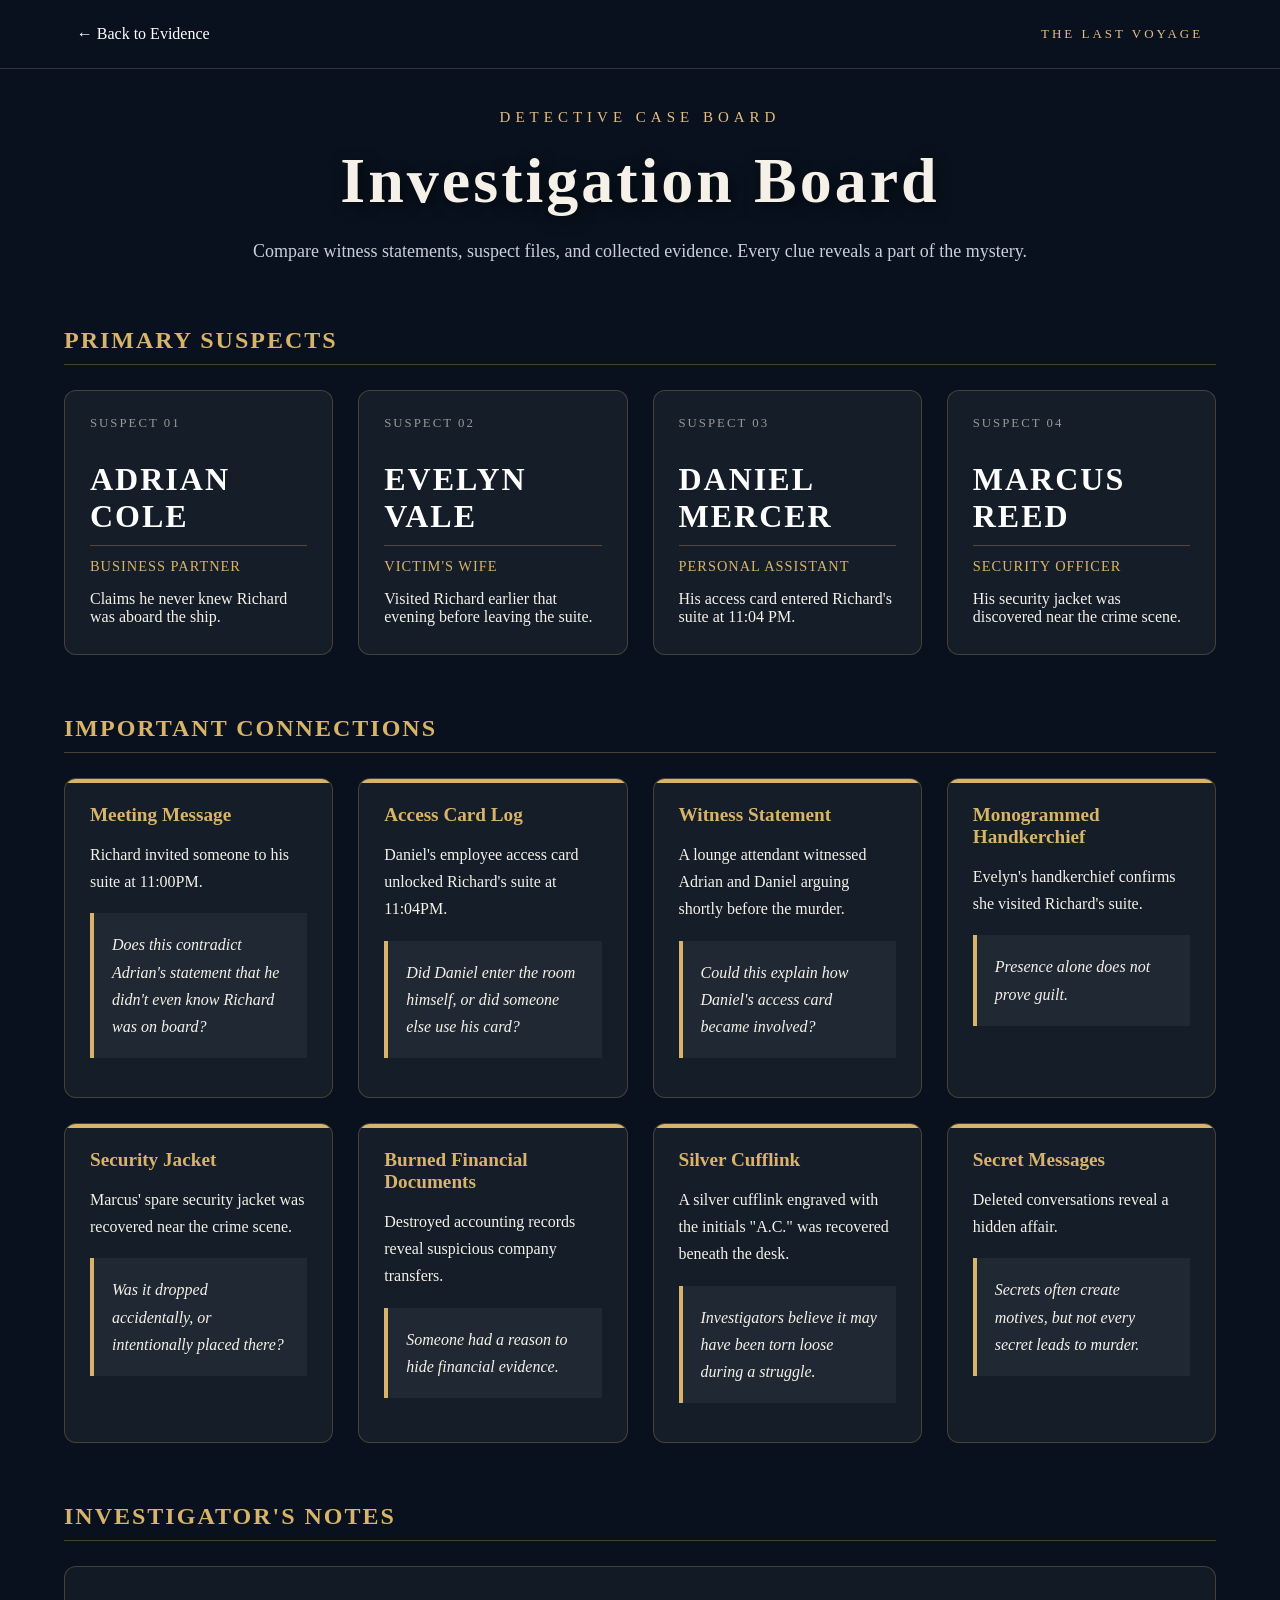
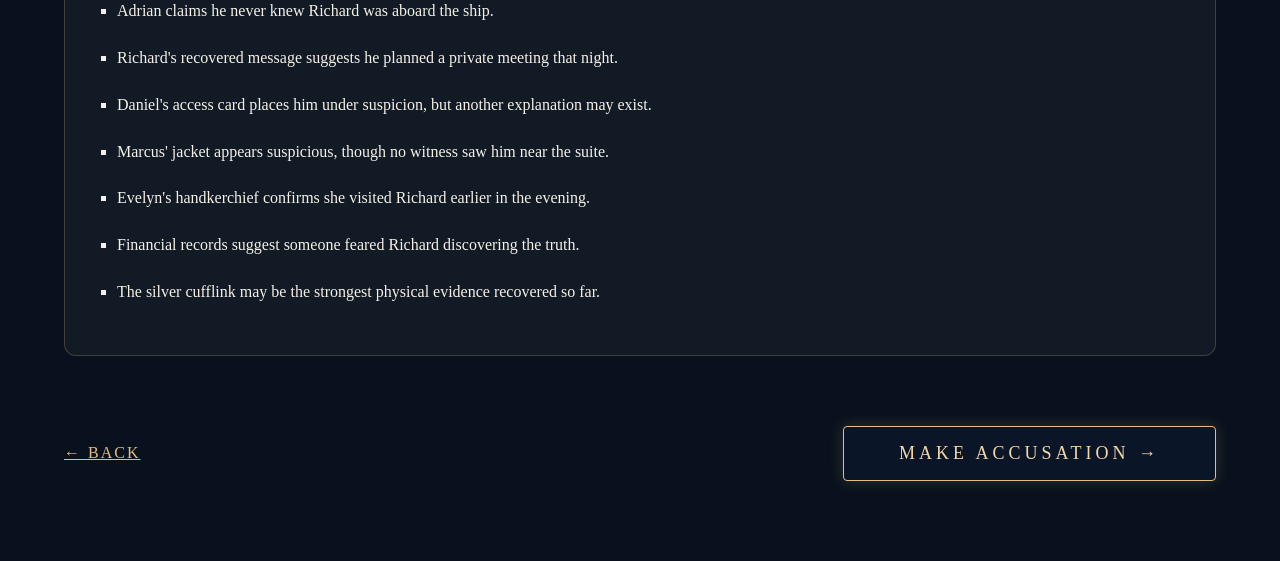
==== caseboard.html @ 9ccc8ae0 "Created Caseboard page and updated css" ====
<!DOCTYPE html>
<html lang="en">
<head>
    <meta charset="UTF-8">
    <meta name="viewport" content="width=device-width, initial-scale=1.0">
    <title>Case Board | The Last Voyage</title>
    <link rel="stylesheet" href="style.css">
</head>

<body class="caseboard-body">

<header class="suspects-header">
    <a href="evidence.html" class="back-link">
        ← Back to Evidence
    </a>
    <p>THE LAST VOYAGE</p>
</header>

<main class="caseboard-page">

    <div class="suspects-intro">
        <p class="subtitle">DETECTIVE CASE BOARD</p>

        <h1>Investigation Board</h1>

        <p>
            Compare witness statements, suspect files, and collected evidence.
            Every clue reveals a part of the mystery.
        </p>
    </div>

    <section class="case-section">

        <h2>Primary Suspects</h2>

        <div class="suspects-grid">

            <article class="suspect-card">
                <div class="suspect-info">
                    <p class="file-number">SUSPECT 01</p>
                    <h2>Adrian Cole</h2>

                    <p class="suspect-role">
                        Business Partner
                    </p>

                    <p>Claims he never knew Richard was aboard the ship.</p>
                </div>
            </article>

            <article class="suspect-card">
                <div class="suspect-info">
                    <p class="file-number">SUSPECT 02</p>
                    <h2>Evelyn Vale</h2>

                    <p class="suspect-role">
                        Victim's Wife
                    </p>

                    <p>Visited Richard earlier that evening before leaving the suite.</p>
                </div>
            </article>

            <article class="suspect-card">
                <div class="suspect-info">
                    <p class="file-number">SUSPECT 03</p>
                    <h2>Daniel Mercer</h2>

                    <p class="suspect-role">
                        Personal Assistant
                    </p>

                    <p>His access card entered Richard's suite at 11:04 PM.</p>
                </div>
            </article>

            <article class="suspect-card">
                <div class="suspect-info">
                    <p class="file-number">SUSPECT 04</p>
                    <h2>Marcus Reed</h2>

                    <p class="suspect-role">
                        Security Officer
                    </p>

                    <p>His security jacket was discovered near the crime scene.</p>
                </div>
            </article>

        </div>

    </section>

    <section class="case-section">

        <h2>Important Connections</h2>

        <div class="connection-board">

            <article class="connection-card">
                <h3>Meeting Message</h3>

                <p>Richard invited someone to his suite at 11:00PM.</p>

                <p class="file-statement">
                    Does this contradict Adrian's statement that
                    he didn't even know Richard was on board?
                </p>
            </article>


            <article class="connection-card">

                <h3>Access Card Log</h3>

                <p>Daniel's employee access card unlocked Richard's suite at 11:04PM.</p>

                <p class="file-statement">
                    Did Daniel enter the room himself,
                    or did someone else use his card?
                </p>

            </article>


            <article class="connection-card">

                <h3>Witness Statement</h3>

                <p>A lounge attendant witnessed Adrian and Daniel arguing shortly before the murder.</p>

                <p class="file-statement">
                    Could this explain how Daniel's
                    access card became involved?
                </p>

            </article>


            <article class="connection-card">

                <h3>Monogrammed Handkerchief</h3>

                <p>Evelyn's handkerchief confirms she visited Richard's suite.</p>

                <p class="file-statement">
                    Presence alone does not prove guilt.
                </p>

            </article>


            <article class="connection-card">

                <h3>Security Jacket</h3>

                <p>Marcus' spare security jacket was recovered near the crime scene.</p>

                <p class="file-statement">
                    Was it dropped accidentally,
                    or intentionally placed there?
                </p>

            </article>


            <article class="connection-card">

                <h3>Burned Financial Documents</h3>

                <p>Destroyed accounting records reveal suspicious company transfers.</p>

                <p class="file-statement">
                    Someone had a reason to hide
                    financial evidence.
                </p>

            </article>


            <article class="connection-card">

                <h3>Silver Cufflink</h3>

                <p>A silver cufflink engraved with the initials "A.C." was recovered beneath the desk.</p>

                <p class="file-statement">
                    Investigators believe it may
                    have been torn loose during
                    a struggle.
                </p>

            </article>


            <article class="connection-card">

                <h3>Secret Messages</h3>

                <p>Deleted conversations reveal a hidden affair.</p>

                <p class="file-statement">
                    Secrets often create motives,
                    but not every secret leads
                    to murder.
                </p>

            </article>

        </div>

    </section>

    <section class="case-section">

        <h2>Investigator's Notes</h2>

        <div class="notes-panel">

            <ul>

                <li>Adrian claims he never knew Richard was aboard the ship.</li>
                <li>Richard's recovered message suggests he planned a private meeting that night.</li>
                <li>Daniel's access card places him under suspicion, but another explanation may exist.</li>
                <li>Marcus' jacket appears suspicious, though no witness saw him near the suite.</li>
                <li>Evelyn's handkerchief confirms she visited Richard earlier in the evening.</li>
                <li>Financial records suggest someone feared Richard discovering the truth.</li>
                <li>The silver cufflink may be the strongest physical evidence recovered so far.</li>

            </ul>

        </div>

    </section>

    <nav class="suspects-navigation">

        <a href="evidence.html" class="scene-back">
            ← BACK
        </a>

        <a href="accusation.html" class="play-button">
            MAKE ACCUSATION →
        </a>

    </nav>

</main>

</body>
</html>
---- style.css ----
/* homepage */
* {
    margin: 0;
    padding: 0;
    box-sizing: border-box;
}

body {
    font-family: Georgia, 'Times New Roman', serif;
    color: white;
}

/* Homepage background */
.homepage {
    min-height: 100vh;
    min-height: 100svh;
    display: flex;
    align-items: center;
    justify-content: flex-start;
    padding: 8%;

    background-image:
        linear-gradient(
            to right,
            rgba(4, 12, 27, 0.85),
            rgba(4, 12, 27, 0.15)
        ),
        url("images/ship-background.png");

    background-size: cover;
    background-position: center;
}

/* Homepage text */
.home-content {
    max-width: 650px;
    animation: fadeIn 1.5s ease-in-out;
}

.subtitle {
    font-size: 15px;
    letter-spacing: 5px;
    color: #e5bd83;
    margin-bottom: 20px;
}

h1 {
    font-size: clamp(42px, 6vw, 85px);
    letter-spacing: 3px;
    line-height: 1.1;
    margin-bottom: 25px;
    text-shadow: 2px 4px 15px rgba(0, 0, 0, 0.6);
}

.description {
    font-size: 20px;
    line-height: 1.7;
    margin-bottom: 35px;
    color: #e2e2e2;
}

/* Play button */
.play-button {
    display: inline-block;
    padding: 16px 55px;
    border: 1px solid #e5bd83;
    border-radius: 4px;
    background-color: rgba(12, 25, 43, 0.7);
    color: #f6d7a6;
    text-decoration: none;
    font-size: 18px;
    letter-spacing: 4px;
    transition: 0.3s ease;
    box-shadow: 0 0 15px rgba(229, 189, 131, 0.2);
}

.play-button:hover,
.play-button:focus-visible {
    background-color: #e5bd83;
    color: #101c2e;
    box-shadow: 0 0 25px rgba(229, 189, 131, 0.7);
    transform: translateY(-3px);
}

/* Entrance animation */
@keyframes fadeIn {
    from {
        opacity: 0;
        transform: translateY(25px);
    }

    to {
        opacity: 1;
        transform: translateY(0);
    }
}

/* Mobile responsiveness */
@media (max-width: 600px) {
    .homepage {
        padding: 30px;
        background-position: 60% center;
    }

    .subtitle {
        font-size: 12px;
        letter-spacing: 3px;
    }

    .description {
        font-size: 17px;
    }
}

/* Reduced motion accessibility */
@media (prefers-reduced-motion: reduce) {
    .home-content {
        animation: none;
    }

    .play-button {
        transition: none;
    }
}

/* PAGE 2: CASE INTRODUCTION */
.intro-body {
    overflow: hidden;
}

.introduction-page {
    position: relative;
    height: 100vh;
    height: 100svh;
    overflow: hidden;
    background-color: #071321;
}

/* Header */
.intro-header {
    position: absolute;
    top: 0;
    left: 0;
    width: 100%;
    padding: 25px 6%;
    display: flex;
    justify-content: space-between;
    align-items: center;
    z-index: 10;
}

.intro-header p {
    color: #e5bd83;
    letter-spacing: 3px;
    font-size: 13px;
}

.back-link {
    color: white;
    text-decoration: none;
}

.back-link:hover,
.back-link:focus-visible {
    color: #e5bd83;
}

/* Hide radio buttons visually */
.introduction-page > input[type="radio"] {
    position: absolute;
    opacity: 0;
    width: 1px;
    height: 1px;
}

/* Full-screen scenes */
.intro-scene {
    position: absolute;
    inset: 0;
    padding: 110px 10% 60px;

    display: flex;
    flex-direction: column;
    justify-content: center;
    align-items: flex-start;

    background-size: cover;
    background-position: center;

    opacity: 0;
    visibility: hidden;
    pointer-events: none;
    transform: translateY(15px);

    transition:
        opacity 0.6s ease,
        transform 0.6s ease,
        visibility 0.6s;
}

/* Scene backgrounds */
.scene-one {
    background-image:
        linear-gradient(
            rgba(4, 12, 27, 0.75),
            rgba(4, 12, 27, 0.85)
        ),
        url("images/ship-background.png");
}


.scene-two {
    background-image:
        linear-gradient(
            to right,
            rgba(4, 12, 27, 0.88),
            rgba(4, 12, 27, 0.35)
        ),
        url("images/corridor-background.png");
}

.scene-three {
    background-image:
        linear-gradient(
            to right,
            rgba(4, 12, 27, 0.88),
            rgba(4, 12, 27, 0.35)
        ),
        url("images/investigation-background.png");
}


/* Show only the selected scene */
#scene1:checked ~ .scene-one,
#scene2:checked ~ .scene-two,
#scene3:checked ~ .scene-three {
    opacity: 1;
    visibility: visible;
    pointer-events: auto;
    transform: translateY(0);
}

/* Story text */
.intro-scene h1,
.intro-scene h2 {
    font-size: clamp(36px, 5vw, 65px);
    margin-bottom: 30px;
    line-height: 1.15;
}

.intro-scene p {
    max-width: 650px;
    font-size: 20px;
    line-height: 1.8;
    margin-bottom: 22px;
    color: #e0e4e8;
}

/* Navigation buttons */
.scene-actions {
    display: flex;
    align-items: center;
    flex-wrap: wrap;
    gap: 25px;
    margin-top: 20px;
}

.scene-button {
    margin-top: 15px;
    cursor: pointer;
}

.scene-back {
    color: #e5bd83;
    cursor: pointer;
    letter-spacing: 2px;
    font-size: 16px;
}

.scene-back:hover {
    color: white;
}

.scene-back:focus-visible,
.scene-button:focus-visible {
    outline: 3px solid #e5bd83;
    outline-offset: 4px;
}

/* Mobile responsiveness */
@media (max-width: 600px) {
    .intro-header {
        padding: 20px;
    }

    .intro-header p {
        font-size: 10px;
        letter-spacing: 1px;
    }

    .intro-scene {
        padding: 100px 25px 50px;
        overflow-y: auto;
    }

    .intro-scene p {
        font-size: 17px;
    }

    .scene-actions {
        gap: 20px;
    }
}

/* Reduced motion accessibility */
@media (prefers-reduced-motion: reduce) {
    .intro-scene {
        transition: none;
    }
}



/* PAGE 3: SUSPECTS */

.suspects-body {
    background-color: #081421;
    color: white;
    min-height: 100vh;
}

/* Header */
.suspects-header {
    padding: 25px 6%;
    display: flex;
    justify-content: space-between;
    align-items: center;
    border-bottom: 1px solid rgba(229, 189, 131, 0.2);
}

.suspects-header p {
    color: #e5bd83;
    font-size: 13px;
    letter-spacing: 3px;
}

/* Page layout */
.suspects-page {
    max-width: 1200px;
    margin: auto;
    padding: 65px 6%;
}

.suspects-intro {
    text-align: center;
    margin-bottom: 55px;
}

.suspects-intro h1 {
    font-size: clamp(38px, 5vw, 65px);
    margin-bottom: 20px;
}

.suspects-intro > p:last-child {
    color: #c9d0d8;
    font-size: 18px;
    line-height: 1.7;
}

/* FILE CARDS*/

.suspects-grid {
    display: grid;
    grid-template-columns: repeat(2, minmax(0, 1fr));
    gap: 25px;
}

/* Individual file */
.suspect-card {
    min-height: 265px;
    background-color: #142338;
    border: 1px solid rgba(229, 189, 131, 0.45);
    border-radius: 6px;
    overflow: hidden;

    transition: transform 0.3s ease,
                box-shadow 0.3s ease,
                border-color 0.3s ease;
}

.suspect-card:hover {
    transform: translateY(-6px);
    border-color: #e5bd83;
    box-shadow: 0 12px 30px rgba(0, 0, 0, 0.4);
}

/* File information */
.suspect-info {
    padding: 30px;
}

/* File number */
.file-number {
    color: #aeb9c5;
    font-size: 12px;
    letter-spacing: 3px;
    margin-bottom: 30px;
}

/* Role */
.suspect-role {
    color: #e5bd83;
    font-size: 12px;
    letter-spacing: 2px;
    margin-bottom: 12px;
}

/* Suspect name */
.suspect-info h2 {
    font-size: 32px;
    margin-bottom: 30px;
}

/* View File link */
.file-button {
    display: block;
    width: 100%;
    padding: 18px 0 0;

    color: #e5bd83;
    background: transparent;
    border: none;
    border-top: 1px solid rgba(229, 189, 131, 0.35);

    text-decoration: none;
    font-size: 13px;
    letter-spacing: 2px;

    transition: color 0.3s ease;
}

.file-button:hover,
.file-button:focus-visible {
    color: white;
}

/* Bottom navigation */
.suspects-navigation {
    display: flex;
    justify-content: space-between;
    align-items: center;
    flex-wrap: wrap;
    gap: 20px;
    margin-top: 55px;
}

/* SUSPECT FILE POP-UPS */

/* Dark overlay */
.file-overlay {
    position: fixed;
    inset: 0;
    z-index: 100;

    display: flex;
    justify-content: center;
    align-items: center;

    padding: 20px;
    background-color: rgba(0, 0, 0, 0.85);

    opacity: 0;
    visibility: hidden;
    pointer-events: none;

    transition: opacity 0.3s ease,
                visibility 0.3s ease;
}

/* Show selected file */
.file-overlay:target {
    opacity: 1;
    visibility: visible;
    pointer-events: auto;
}

/* Centered suspect file */
.file-panel {
    width: 100%;
    max-width: 650px;
    max-height: 90vh;
    overflow-y: auto;

    padding: 40px;
    background-color: #142338;
    border: 1px solid #e5bd83;
    border-radius: 10px;

    box-shadow: 0 20px 60px rgba(0, 0, 0, 0.6);

    transform: scale(0.92);
    transition: transform 0.3s ease;
}

.file-overlay:target .file-panel {
    transform: scale(1);
}

/* File typography */
.file-heading {
    color: #e5bd83;
    font-size: 12px;
    letter-spacing: 3px;
    margin-bottom: 20px;
}

.file-panel h2 {
    font-size: 38px;
    margin-bottom: 10px;
}

.file-panel h3 {
    color: #e5bd83;
    font-size: 17px;
    margin-top: 25px;
    margin-bottom: 10px;
}

.file-panel p {
    color: #d7dfe8;
    line-height: 1.7;
    font-size: 16px;
}

.file-panel .suspect-role {
    color: #e5bd83;
    font-size: 12px;
    letter-spacing: 2px;
}

.file-statement {
    font-style: italic;
    border-left: 3px solid #e5bd83;
    padding-left: 15px;
    margin-top: 10px;
}

/* Close File button */
.close-file {
    display: inline-block;
    margin-top: 30px;
    padding: 13px 25px;

    background-color: #e5bd83;
    color: #081421;
    text-decoration: none;
    border-radius: 4px;

    font-size: 13px;
    font-weight: bold;
    letter-spacing: 2px;

    transition: background-color 0.3s ease;
}

.close-file:hover,
.close-file:focus-visible {
    background-color: white;
}

/* Keyboard focus */
.file-button:focus-visible,
.close-file:focus-visible {
    outline: 3px solid white;
    outline-offset: 4px;
}

/*RESPONSIVE DESIGN*/

/* Mobile */
@media (max-width: 600px) {
    .suspects-header {
        padding: 20px;
    }

    .suspects-header p {
        font-size: 10px;
        letter-spacing: 1px;
    }

    .suspects-page {
        padding: 40px 20px;
    }

    .suspects-intro {
        margin-bottom: 35px;
    }

    .suspects-grid {
        grid-template-columns: 1fr;
    }

    .suspect-info {
        padding: 25px;
    }

    .suspect-info h2 {
        font-size: 28px;
    }

    .file-panel {
        padding: 25px;
        max-height: 85vh;
    }

    .file-panel h2 {
        font-size: 30px;
    }

    .file-panel p {
        font-size: 14px;
    }
}

/* Reduced motion */
@media (prefers-reduced-motion: reduce) {
    .suspect-card,
    .file-overlay,
    .file-panel,
    .file-button,
    .close-file {
        transition: none;
    }
}


/* ===========================
   EVIDENCE PAGE
=========================== */

.evidence-body{
    background:#08111d;
    color:#f5f1e8;
    min-height:100vh;
}

.evidence-page{
    width:min(1200px,90%);
    margin:40px auto 80px;
}


.evidence-grid{
    display:grid;
    grid-template-columns:repeat(auto-fit,minmax(260px,1fr));
    gap:25px;
    margin-top:50px;
}

.evidence-card{
    background:rgba(255,255,255,.05);
    border:1px solid rgba(216,180,106,.25);
    border-radius:12px;
    transition:.3s ease;
    overflow:hidden;
}

.evidence-card:hover{
    transform:translateY(-8px);
    border-color:#d8b46a;
    box-shadow:0 10px 25px rgba(0,0,0,.45);
}

.evidence-info{
    padding:28px;
}

.evidence-info h2{
    margin:15px 0 25px;
    color:white;
    font-size:1.35rem;
    min-height:60px;
}

.evidence-info .file-number{
    color:#9a9a9a;
    letter-spacing:2px;
    font-size:.8rem;
}

.file-button{
    display:inline-block;
    margin-top:10px;
    color:#d8b46a;
    text-decoration:none;
    font-weight:bold;
    transition:.3s;
}

.file-button:hover{color:white;}

.file-overlay{
    position:fixed;
    inset:0;
    background:rgba(0,0,0,.75);
    display:flex;
    justify-content:center;
    align-items:center;
    opacity:0;
    visibility:hidden;
    transition:.35s;
    z-index:999;
}

.file-overlay:target{
    opacity:1;
    visibility:visible;
}

.file-panel{
    width:min(750px,90%);
    max-height:85vh;
    overflow-y:auto;
    background:#111c2b;
    border:2px solid #d8b46a;
    border-radius:12px;
    padding:35px;
    color:#f5f1e8;
    box-shadow:0 20px 45px rgba(0,0,0,.6);
}

.file-panel h2{
    color:#d8b46a;
    margin:10px 0 25px;
}

.file-panel h3{
    margin-top:22px;
    color:#d8b46a;
    font-size:1rem;
}

.file-panel p{
    line-height:1.8;
    margin:10px 0;
}

.file-heading{
    color:#999;
    letter-spacing:2px;
    font-size:.85rem;
    text-transform:uppercase;
}

.file-statement{
    margin-top:18px;
    padding:18px;
    border-left:4px solid #d8b46a;
    background:rgba(255,255,255,.05);
    font-style:italic;
}

.close-file{
    display:inline-block;
    margin-top:30px;
    padding:12px 24px;
    background:#d8b46a;
    color:#08111d;
    text-decoration:none;
    border-radius:8px;
    font-weight:bold;
    transition:.3s;
}

.close-file:hover{
    background:#f0d08b;
}

.evidence-page .suspects-navigation{
    display:flex;
    justify-content:space-between;
    align-items:center;
    margin-top:60px;
    flex-wrap:wrap;
    gap:20px;
}
@media (max-width:768px){

    .evidence-grid{
        grid-template-columns:1fr;
    }

    .evidence-page .suspects-navigation{
        flex-direction:column;
    }

    .evidence-page .scene-back,
    .evidence-page .play-button{
        width:100%;
        text-align:center;
    }

    .file-panel{
        padding:25px;
    }

}


/* ===========================
   CASE BOARD PAGE
=========================== */

.caseboard-body{
    background:#08111d;
    color:#f5f1e8;
    min-height:100vh;
}

.caseboard-page{
    width:min(1200px,90%);
    margin:40px auto 80px;
}

.case-section{
    margin:60px 0;
}

.case-section h2{
    color:#d8b46a;
    text-transform:uppercase;
    letter-spacing:2px;
    margin-bottom:25px;
    border-bottom:1px solid rgba(216,180,106,.3);
    padding-bottom:10px;
}

.connection-board{
    display:grid;
    grid-template-columns:repeat(auto-fit,minmax(260px,1fr));
    gap:25px;
}

.connection-card{
    background:rgba(255,255,255,.05);
    border:1px solid rgba(216,180,106,.25);
    border-radius:12px;
    padding:25px;
    transition:.3s ease;
    position:relative;
    overflow:hidden;
}

.connection-card:hover{
    transform:translateY(-6px);
    border-color:#d8b46a;
    box-shadow:0 10px 25px rgba(0,0,0,.45);
}

.connection-card::before{
    content:"";
    position:absolute;
    top:0;
    left:0;
    width:100%;
    height:4px;
    background:#d8b46a;
}

.connection-card h3{
    color:#d8b46a;
    margin-bottom:15px;
    font-size:1.2rem;
}

.connection-card p{
    margin-bottom:14px;
    line-height:1.7;
}

.connection-card strong{
    color:#ffffff;
}


.notes-panel{
    background:rgba(255,255,255,.04);
    border:1px solid rgba(216,180,106,.25);
    border-radius:12px;
    padding:30px;
}

.notes-panel ul{
    list-style:square;
    padding-left:22px;
}

.notes-panel li{
    margin-bottom:18px;
    line-height:1.8;
}


.caseboard-page .suspects-grid{
    display:grid;
    grid-template-columns:repeat(auto-fit,minmax(250px,1fr));
    gap:25px;
}

.caseboard-page .suspect-card{
    background:rgba(255,255,255,.05);
    border:1px solid rgba(216,180,106,.25);
    border-radius:12px;
    transition:.3s ease;
}

.caseboard-page .suspect-card:hover{
    transform:translateY(-6px);
    border-color:#d8b46a;
    box-shadow:0 10px 25px rgba(0,0,0,.45);
}

.caseboard-page .suspect-info{
    padding:25px;
}

.caseboard-page .suspect-info h2{
    margin:12px 0;
    color:#ffffff;
}

.caseboard-page .suspect-role{
    color:#d8b46a;
    text-transform:uppercase;
    font-size:.9rem;
    letter-spacing:1px;
    margin-bottom:15px;
}

.caseboard-page .file-number{
    color:#999;
    font-size:.8rem;
    letter-spacing:2px;
}

.caseboard-page .suspects-navigation{
    display:flex;
    justify-content:space-between;
    align-items:center;
    margin-top:70px;
    flex-wrap:wrap;
    gap:20px;
}


@media (max-width:768px){

    .connection-board{grid-template-columns:1fr;}
    .caseboard-page .suspects-grid{grid-template-columns:1fr;}
    .caseboard-page .suspects-navigation{flex-direction:column;}
    .caseboard-page .scene-back,
    .caseboard-page .play-button{
        width:100%;
        text-align:center;
    }

}
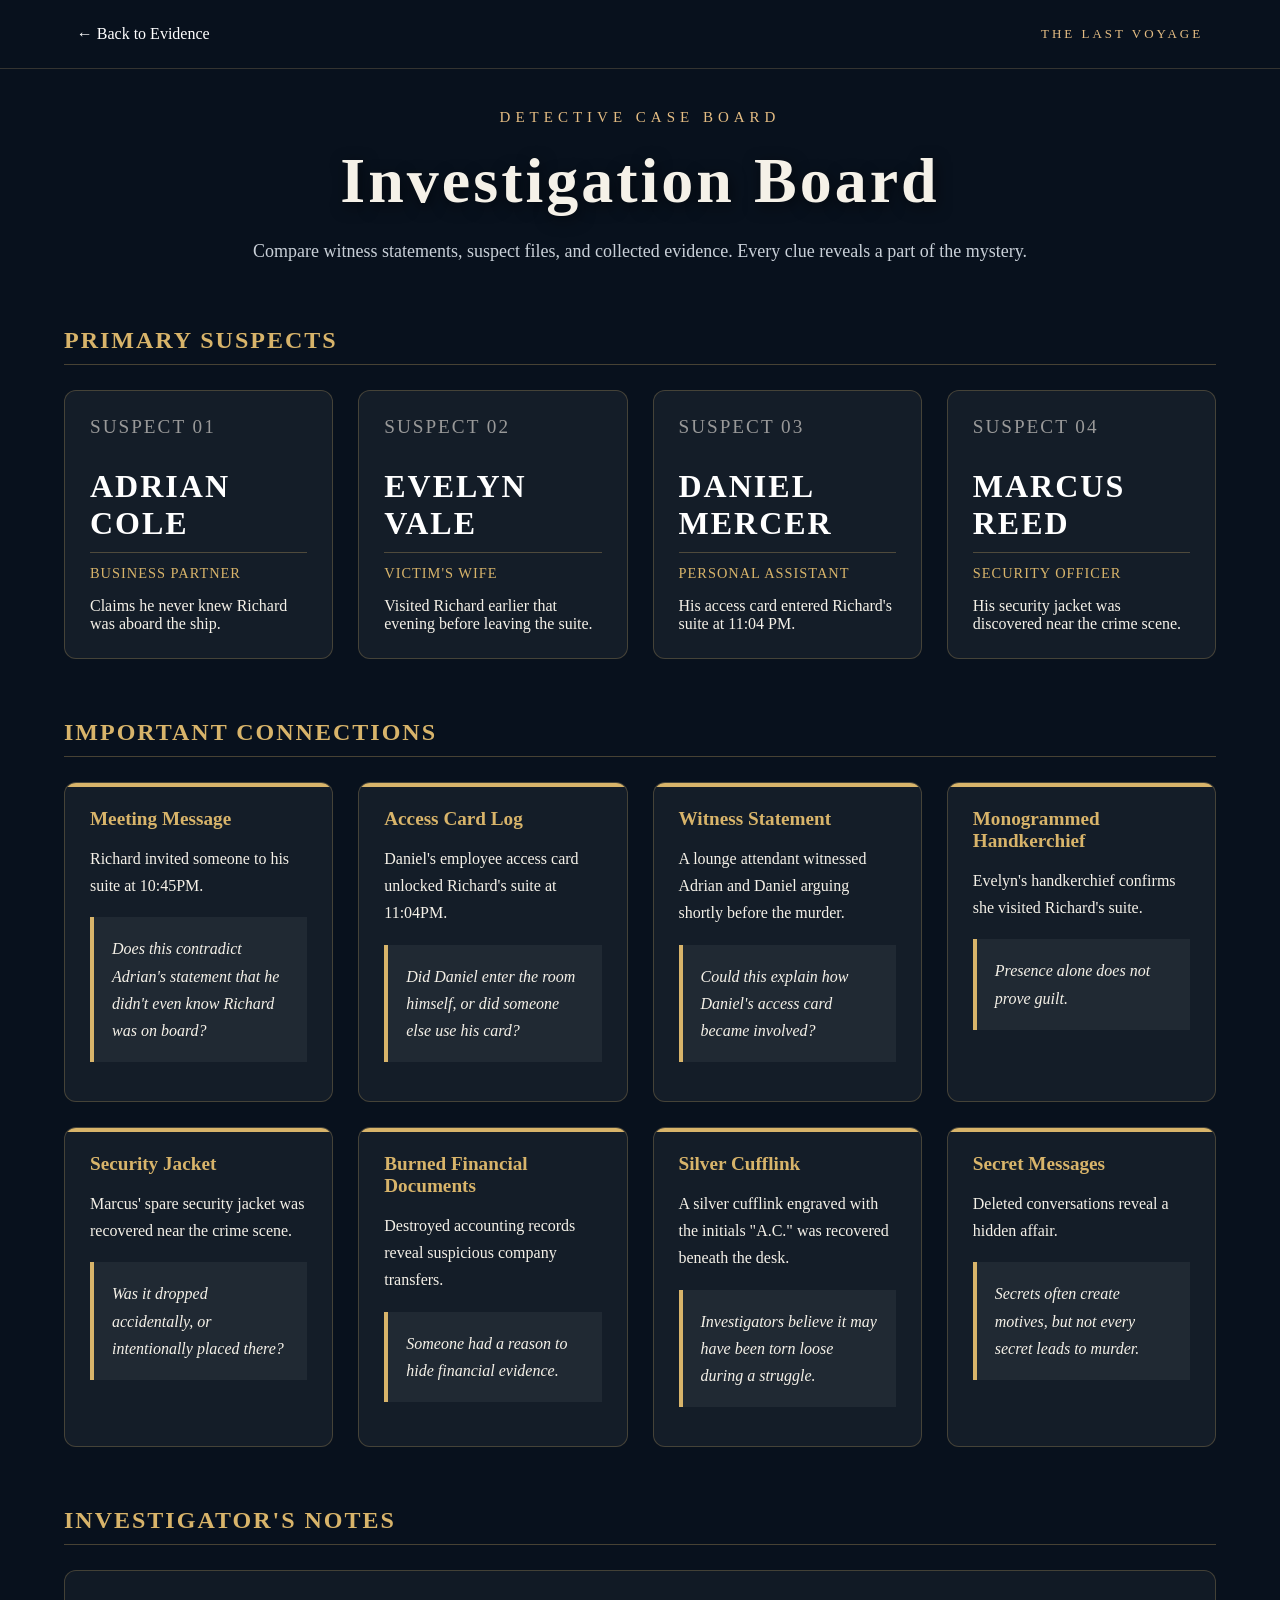
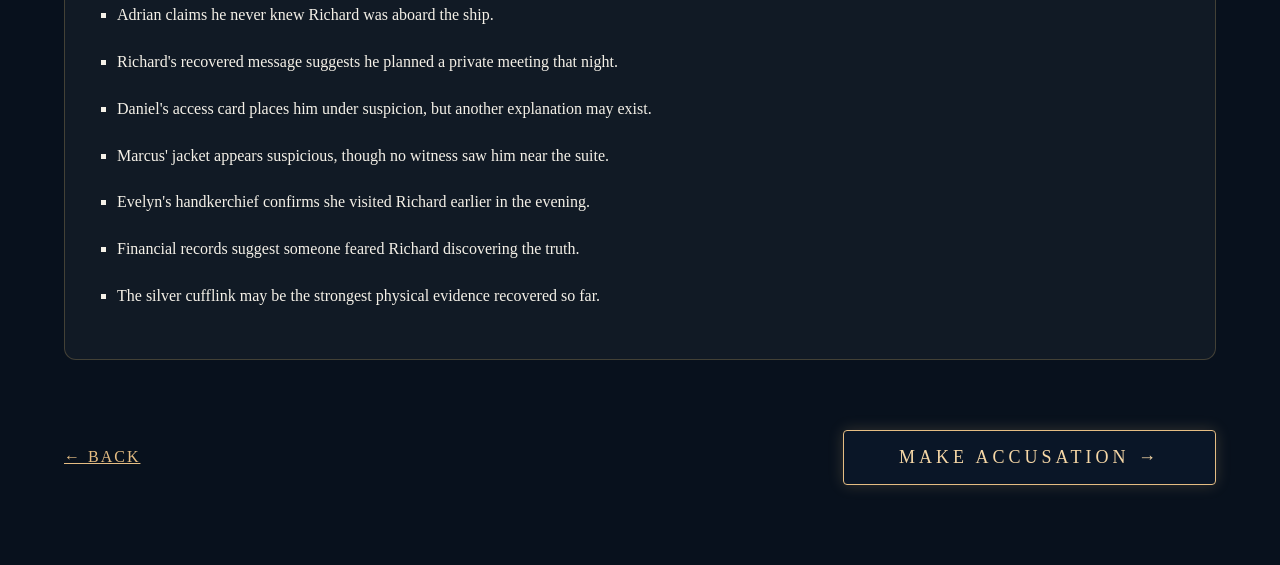
==== commit 7fb3dc2e: "Updated case board styling and meeting time" ====
--- a/caseboard.html
+++ b/caseboard.html
@@ -100,7 +100,7 @@
             <article class="connection-card">
                 <h3>Meeting Message</h3>
 
-                <p>Richard invited someone to his suite at 11:00PM.</p>
+                <p>Richard invited someone to his suite at 10:45PM.</p>
 
                 <p class="file-statement">
                     Does this contradict Adrian's statement that
--- a/style.css
+++ b/style.css
@@ -940,7 +940,7 @@
 
 .caseboard-page .file-number{
     color:#999;
-    font-size:.8rem;
+    font-size:1.2rem;
     letter-spacing:2px;
 }
 
@@ -965,4 +965,164 @@
         text-align:center;
     }
 
+}
+
+/* ==========================================
+   FINAL ACCUSATION PAGE
+========================================== */
+
+.accusation-body{
+    background:#08111d;
+    color:#f5f1e8;
+    min-height:100vh;
+}
+
+.accusation-page{
+    width:min(1200px,90%);
+    margin:40px auto 80px;
+}
+
+.accusation-page input[type="radio"]{
+    display:none;
+}
+
+.accusation-grid{
+    display:grid;
+    grid-template-columns:repeat(auto-fit,minmax(250px,1fr));
+    gap:25px;
+    margin:50px 0;
+}
+
+.accuse-card{
+    background:rgba(255,255,255,.05);
+    border:1px solid rgba(216,180,106,.25);
+    border-radius:12px;
+    padding:30px;
+    cursor:pointer;
+    transition:.3s;
+    text-align:center;
+}
+
+.accuse-card:hover{
+    transform:translateY(-8px);
+    border-color:#d8b46a;
+    box-shadow:0 10px 25px rgba(0,0,0,.45);
+}
+
+.accuse-card h2{
+    color:white;
+    margin:15px 0;
+}
+
+.accuse-card .suspect-role{
+    color:#d8b46a;
+    text-transform:uppercase;
+    font-size:.9rem;
+    letter-spacing:1px;
+    margin-bottom:20px;
+}
+
+.accuse-card span{
+    display:inline-block;
+    margin-top:15px;
+    color:#d8b46a;
+    font-weight:bold;
+}
+
+#adrian:checked ~ .accusation-grid label[for="adrian"],
+#evelyn:checked ~ .accusation-grid label[for="evelyn"],
+#daniel:checked ~ .accusation-grid label[for="daniel"],
+#marcus:checked ~ .accusation-grid label[for="marcus"]{
+
+    border:2px solid #d8b46a;
+    background:rgba(216,180,106,.12);
+}
+
+.result-panel{
+    display:none;
+    margin-top:40px;
+    padding:35px;
+    background:rgba(255,255,255,.05);
+    border:2px solid rgba(216,180,106,.3);
+    border-radius:12px;
+    animation:fadeIn .4s ease;
+}
+
+.result-panel h2{
+    color:#d8b46a;
+    margin-bottom:20px;
+}
+
+.result-panel h3{
+    margin-top:25px;
+    color:#d8b46a;
+}
+
+.result-panel p{
+    line-height:1.8;
+    margin-bottom:18px;
+}
+
+.result-buttons{
+    margin-top:35px;
+    display:flex;
+    justify-content:center;
+    gap:20px;
+    flex-wrap:wrap;
+}
+
+
+#adrian:checked ~ #adrian-result{
+    display:block;
+}
+#evelyn:checked ~ #evelyn-result{
+    display:block;
+}
+#daniel:checked ~ #daniel-result{
+    display:block;
+}
+#marcus:checked ~ #marcus-result{
+    display:block;
+}
+
+.accusation-page .suspects-navigation{
+    display:flex;
+    justify-content:space-between;
+    align-items:center;
+    margin-top:70px;
+    flex-wrap:wrap;
+    gap:20px;
+}
+
+@keyframes fadeIn{
+    from{
+        opacity:0;
+        transform:translateY(15px);
+    }
+
+    to{
+        opacity:1;
+        transform:translateY(0);
+    }
+}
+
+@media (max-width:768px){
+    .accusation-grid{
+        grid-template-columns:1fr;
+    }
+
+    .result-buttons{
+        flex-direction:column;
+    }
+
+    .accusation-page .suspects-navigation{
+        flex-direction:column;
+    }
+
+    .accusation-page .scene-back,
+    .accusation-page .play-button{
+        width:100%;
+        text-align:center;
+    }
+
 }
